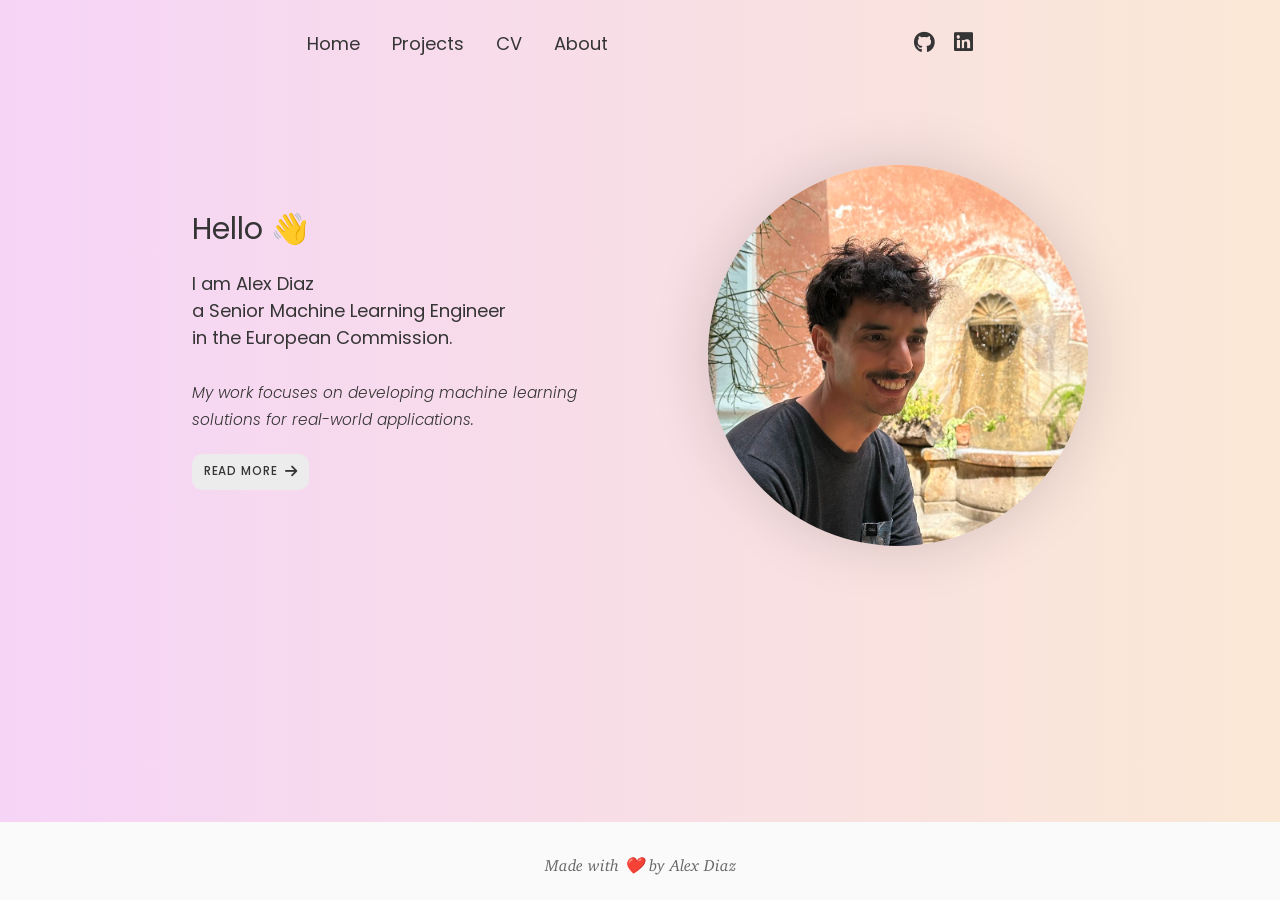
==== index.html @ d7ca27dc "First commit" ====
<!DOCTYPE html>
<html lang="en-GB">
<head>
    <meta charset="utf-8">
    <meta http-equiv="X-UA-Compatible" content="IE=edge">
    <meta name="viewport" content="width=device-width, initial-scale=1.0">

    <title>Home Page - Alex Diaz</title>
    <meta name="description"
          content="Alex Diaz personal site">
    <meta name="referrer" content="no-referrer-when-downgrade">
    <meta name="robots" content="all">
    <meta content="en_EN" property="og:locale">
    <meta content="Alex Diaz, Machine Learning Engineering" property="og:site_name">
    <meta content="website" property="og:type">
    <meta content="https://www.alexdiaz.io" property="og:url">
    <meta content="Alex Diaz, Machine Learning Engineering" property="og:title">
    <meta content="The portfolio of Machine Learning Engineer, Alex Diaz." property="og:description">
    <meta content="https://github.com/alejandrods" property="og:see_also">
    <link rel="stylesheet" type="text/css" media="all" href="assets/stylesheets/main_free.css"/>
    <link rel="stylesheet" type="text/css" media="all" href="assets/stylesheets/home.css"/>
    <link rel="preconnect" href="https://rsms.me/">
    <link rel="stylesheet" href="https://rsms.me/inter/inter.css">
    <link href="assets/fontawesome-free-6.6.0-web/css/all.min.css" rel="stylesheet">
    <link rel="apple-touch-icon" sizes="180x180" href="apple-touch-icon.png">
    <link rel="icon" type="image/png" sizes="32x32" href="favicon-32x32.png">
    <link rel="icon" type="image/png" sizes="16x16" href="favicon-16x16.png">
<!--    <link rel="manifest" href="/site.webmanifest">-->
    <meta name="msapplication-TileColor" content="#da532c">
    <meta name="theme-color" content="#ffffff">
    <!-- Load universal header and footer -->
    <script src="https://ajax.googleapis.com/ajax/libs/jquery/3.5.1/jquery.min.js"></script>
    <script>
        jQuery(document).ready(function ($) {
            $("#header").load("assets/views/header.html #home");
            $("#footer").load("assets/views/footer.html");
        });
    </script>
</head>
<body>
<!-- Define Menu -->
<div id="header"></div>

<!-- Title Page -->
<div class="container" id="first-content"
     style="background: linear-gradient(90deg, hsla(298, 68%, 90%, 1) 0%, hsla(30, 82%, 91%, 1) 100%);">
    <div class="home-container">
        <div class="home-intro">
            <h1 class="title">Hello 👋</h1>
            <p class="text">I am Alex Diaz<br> a Senior Machine Learning Engineer<br> in the European Commission.</p>

            <p><em>My work focuses on developing machine learning solutions for real-world applications.</em></p>
            <div><a href="about.html" class="button icon">Read More <i class="fa-solid fa-arrow-right"></i></a></div>
        </div>
        <div class="home-profile">
            <img src="assets/figures/profile.png" alt="Alex Diaz Profile">
        </div>
    </div>
</div>

<!-- Footer Page -->
<div id="footer"></div>
</body>
</html>
---- assets/stylesheets/main_free.css ----
@import url("https://fonts.googleapis.com/css2?family=Fira+Code:wght@400;500;600;700&display=swap");
@import url("https://fonts.googleapis.com/css2?family=Poppins:ital,wght@0,100;0,200;0,300;0,400;0,500;0,600;0,700;0,800;0,900;1,100;1,200;1,300;1,400;1,500;1,600;1,700;1,800;1,900&display=swap");
@font-face {
  font-family: "Charter";
  font-style: normal;
  font-weight: normal;
  src: url("../fonts/Charter/charter_regular.woff2") format("woff2");
}
@font-face {
  font-family: "Charter";
  font-style: italic;
  font-weight: normal;
  src: url("../fonts/Charter/charter_italic.woff2") format("woff2");
}
@font-face {
  font-family: "Charter";
  font-style: normal;
  font-weight: bold;
  src: url("../fonts/Charter/charter_bold.woff2") format("woff2");
}
@font-face {
  font-family: "Charter";
  font-style: italic;
  font-weight: bold;
  src: url("../fonts/Charter/charter_bold_italic.woff2") format("woff2");
}
a, abbr, acronym, address, applet, article, aside, audio, b, big, blockquote, body, canvas, caption, center, cite, code, dd, del, details, dfn, div, dl, dt, em, fieldset, figcaption, figure, footer, form, h1, h2, h3, h4, h5, h6, header, hgroup, html, i, iframe, img, ins, kbd, label, legend, li, mark, menu, nav, object, ol, p, pre, q, s, samp, section, small, span, strike, strong, sub, summary, sup, table, tbody, td, tfoot, th, thead, time, tr, tt, u, ul, var, video {
  margin: 0;
  padding: 0;
  border: 0;
  outline: 0;
  font: inherit;
  vertical-align: baseline;
}

article, aside, details, figcaption, figure, footer, header, hgroup, menu, nav, section {
  display: block;
}

body {
  background-color: white;
  display: flex;
  flex-direction: column;
  min-height: 100vh;
}

h1, h2, h3, h4, h5, h6, p, a, code, pre, ol, ul, li {
  color: #353535;
  line-height: 1.6;
  font-weight: 300;
  font-size: 18px;
  font-family: "Poppins", serif;
}

a {
  text-underline-offset: 1px;
  color: inherit;
  font-family: inherit;
  font-size: inherit;
  font-weight: inherit;
}
a:hover {
  color: inherit;
}

b {
  font-weight: 600;
}

em {
  font-style: italic;
}

sub {
  font-weight: inherit;
  font-size: 0.65em;
  position: relative;
  top: 0.3em;
}

sup {
  font-weight: inherit;
  font-size: 0.65em;
  position: relative;
  top: -0.5em;
}

hr {
  border: 0;
  height: 0;
  border-top: 1px solid rgb(0, 0, 0);
  border-bottom: 1px solid rgba(255, 255, 255, 0.1);
}
hr.hard {
  border-top: 1px solid rgba(0, 0, 0, 0.5);
}
hr.soft {
  border-top: 1px solid rgba(0, 0, 0, 0.1);
}

img {
  width: 100%;
  margin: 0 auto;
  display: block;
}

video {
  width: 100%;
  margin: 0 auto;
  display: block;
}

svg {
  width: 100%;
}

.container {
  padding-right: calc(6vw - (100vw - 100%));
  padding-left: 6vw;
  flex: 1;
}

::-moz-selection {
  color: white;
  background: #353535;
}

::selection {
  color: white;
  background: #353535;
}

@media screen and (max-width: 769px) {
  a, p, td, th, tr, code, pre, ol, ul, li, div {
    font-size: 15px;
  }
  h1 {
    font-size: 24px;
    line-height: 1.2;
    padding: 1.5vh 0;
    font-weight: 700;
  }
  h1.title {
    font-weight: 500;
    font-size: 26px;
  }
  h2 {
    line-height: 1.2;
    padding: 1.5vh 0;
    font-weight: 700;
    font-size: 18px;
  }
  h3 {
    font-weight: 700;
    line-height: 1.2;
    padding: 1.5vh 0;
    font-size: 17px;
  }
}
@media screen and (min-width: 769px) {
  .container {
    padding-right: calc(8.5vw - (100vw - 100%));
    padding-left: 8.5vw;
  }
  a, p, td, th, tr, code, pre, ol, ul, li, div {
    font-size: 16px;
  }
  h1 {
    font-size: 24px;
    line-height: 1.2;
    padding: 2vh 0;
    font-weight: 700;
  }
  h1.title {
    padding: 0 0 1vh;
    font-weight: 500;
    font-size: 26px;
  }
  h2 {
    line-height: 1.2;
    padding: 2vh 0;
    font-weight: 700;
    font-size: 18px;
  }
  h3 {
    font-weight: 700;
    line-height: 1.2;
    padding: 2vh 0;
    font-size: 17px;
  }
}
@media screen and (min-width: 992px) {
  .container {
    padding-right: calc(12vw - (100vw - 100%));
    padding-left: 12vw;
  }
  a, p, td, th, tr, code, pre, ol, ul, li, div {
    font-size: 16px;
  }
  h1 {
    font-size: 24px;
    line-height: 1.2;
    padding: 1vh 0;
    font-weight: 700;
  }
  h1.title {
    padding: 0 0 1vh;
    font-weight: 500;
    font-size: 26px;
  }
  h2 {
    line-height: 1.2;
    padding: 1vh 0;
    font-weight: 700;
    font-size: 18px;
  }
  h3 {
    font-weight: 700;
    line-height: 1.2;
    padding: 1vh 0;
    font-size: 17px;
  }
}
@media screen and (min-width: 1200px) {
  .container {
    padding-right: calc(15vw - (100vw - 100%));
    padding-left: 15vw;
  }
  a, p, td, th, tr, code, pre, ol, ul, li, div {
    font-size: 17px;
  }
  h1 {
    font-size: 30px;
    line-height: 1.2;
    padding: 1vh 0;
    font-weight: 700;
  }
  h1.title {
    padding: 0 0 1vh;
    font-weight: 500;
    font-size: 30px;
  }
  h2 {
    line-height: 1.2;
    padding: 1vh 0;
    font-weight: 700;
    font-size: 24px;
  }
  h3 {
    font-weight: 700;
    line-height: 1.2;
    padding: 1vh 0;
    font-size: 18px;
  }
}
@media screen and (min-width: 1600px) {
  .container {
    padding-right: calc(18vw - (100vw - 100%));
    padding-left: 18vw;
  }
  a, p, td, th, tr, code, pre, ol, ul, li, div {
    font-size: 18px;
  }
  h1 {
    font-size: 30px;
    line-height: 1.2;
    padding: 1.75vh 0;
    font-weight: 700;
  }
  h1.title {
    padding: 0 0 1vh;
    font-weight: 500;
    font-size: 36px;
  }
  h2 {
    line-height: 1.2;
    padding: 1.5vh 0;
    font-weight: 700;
    font-size: 24px;
  }
  h3 {
    font-weight: 700;
    line-height: 1.2;
    padding: 1.5vh 0;
    font-size: 18px;
  }
}
@media screen and (min-width: 2000px) {
  .container {
    padding-right: calc(22vw - (100vw - 100%));
    padding-left: 22vw;
  }
  a, p, td, th, tr, code, pre, ol, ul, li, div {
    font-size: 18px;
  }
  h1 {
    font-size: 30px;
    line-height: 1.2;
    padding: 1.75vh 0;
    font-weight: 700;
  }
  h1.title {
    padding: 0 0 1vh;
    font-weight: 500;
    font-size: 36px;
  }
  h2 {
    line-height: 1.2;
    padding: 1.5vh 0;
    font-weight: 700;
    font-size: 24px;
  }
  h3 {
    font-weight: 700;
    line-height: 1.2;
    padding: 1.5vh 0;
    font-size: 18px;
  }
}
@media screen and (min-width: 2400px) {
  .container {
    padding-right: calc(24vw - (100vw - 100%));
    padding-left: 24vw;
  }
  a, p, td, th, tr, code, pre, ol, ul, li, div {
    font-size: 20px;
  }
  h1 {
    font-size: 30px;
    line-height: 1.2;
    padding: 1.75vh 0;
    font-weight: 700;
  }
  h1.title {
    padding: 0 0 1vh;
    font-weight: 500;
    font-size: 36px;
  }
  h2 {
    line-height: 1.2;
    padding: 1.5vh 0;
    font-weight: 700;
    font-size: 24px;
  }
  h3 {
    font-weight: 700;
    line-height: 1.2;
    padding: 1.5vh 0;
    font-size: 20px;
  }
}
@media screen and (min-width: 3200px) {
  .container {
    padding-right: calc(32vw - (100vw - 100%));
    padding-left: 28vw;
  }
}
footer {
  padding: 3vh 0px;
  background-color: #fafafa;
}
footer span {
  padding: 0 1px;
  font-size: 0.85em;
}
footer p {
  font-style: italic;
}

@media screen and (min-width: 992px) {
  footer {
    padding: 3vh 0px;
    background-color: #fafafa;
  }
}
@media screen and (min-width: 1200px) {
  footer {
    padding: 4vh 0px;
    background-color: #fafafa;
  }
}
@media screen and (min-width: 1600px) {
  footer {
    padding: 5vh 0px;
  }
}
/* ======================== Blog ===================== */
div.container.blog#first-content {
  padding-top: 2vh;
  background-color: #f6f6f6;
}
div.container.blog#first-content div.blog-title {
  display: grid;
  grid-template-columns: 1fr;
  grid-row: 50vh;
}
div.container.blog#first-content div.blog-title.white * {
  color: white;
}
div.container.blog#first-content div.blog-title.white *::-moz-selection {
  color: #353535 !important;
  background: white !important;
}
div.container.blog#first-content div.blog-title.white *::selection {
  color: #353535 !important;
  background: white !important;
}
div.container.blog#first-content div.blog-title.white * .link * {
  color: #f4f3ef !important;
}
div.container.blog#first-content div.blog-title.white * .info p {
  color: #f4f3ef !important;
}
div.container.blog#first-content div.blog-title .blog-intro {
  display: flex;
  flex-direction: column;
  justify-content: space-between;
  padding: 2vh 0;
}
div.container.blog#first-content div.blog-title .blog-intro p.author {
  padding: 4px 0;
  font-weight: 500;
  font-style: italic;
  line-height: 1.2;
}
div.container.blog#first-content div.blog-title .blog-intro p.abstract {
  font-family: "Poppins";
  font-weight: 400;
  padding: 1vh 0;
}
div.container.blog#first-content div.blog-title .blog-intro .info p {
  padding: 10px 0 0 0;
  letter-spacing: 1px;
  text-transform: uppercase;
  color: #353535;
  font-weight: 600;
  font-size: 0.95em;
}
div.container.blog#first-content div.blog-title .blog-cover {
  position: relative;
  display: flex;
  align-items: center;
  justify-content: flex-end;
  padding: 2vh 0;
}
div.container.blog#first-content div.blog-title .blog-cover img.foreground {
  position: relative;
  z-index: 2;
  padding: 0 !important;
}
div.container.blog#first-content div.blog-title .blog-cover img.background {
  position: absolute;
  z-index: 1;
  filter: blur(24px);
  padding: 0 !important;
}

div.container.blog p.text {
  padding: 1.5vh 0;
  font-family: "Charter", sans-serif;
}
div.container.blog p.text:last-child {
  padding-bottom: 0;
}
div.container.blog ul, div.container.blog ol {
  font-family: inherit;
  font-style: inherit;
  font-weight: inherit;
  padding: 0;
}
div.container.blog ul li p.text, div.container.blog ol li p.text {
  padding: 0vh 0 1.5vh 0 !important;
}
div.container.blog p.caption {
  padding: 1vh 0;
  font-weight: 500;
  line-height: 1.2;
  font-size: 90%;
}
div.container.blog p.caption b {
  font-weight: 700 !important;
}
div.container.blog p.caption a {
  font-size: inherit;
  color: inherit;
}
div.container.blog p.caption.inline {
  padding: 1.5vh 0 !important;
  font-style: italic;
}
div.container.blog p.caption.inline.center {
  text-align: center;
}
div.container.blog p.caption.comment {
  padding: 0 2vw 1vh;
}
div.container.blog p.caption.selection {
  line-height: 1;
}
div.container.blog img {
  padding-bottom: 1vh;
}
div.container.blog.first {
  margin-top: 1.5vh;
}
div.container.blog.main {
  padding: 0.5vh 6vw;
}
div.container.blog.main.comment .content-comment {
  display: none;
}
div.container.blog.main.inline {
  padding-top: 0;
  padding-bottom: 1vh;
}
div.container.blog.large {
  padding: 0.5vh 6vw;
}
div.container.blog.large.inline {
  padding-top: 0;
  padding-bottom: 1vh;
}
div.container.blog.extra-large {
  padding: 0.5vh 6vw;
}
div.container.blog.extra-large.inline {
  padding-top: 0;
  padding-bottom: 1vh;
}
div.container.blog.extra-extra-large {
  padding: 0.5vh 6vw;
}
div.container.blog.extra-extra-large.inline {
  padding-top: 0;
  padding-bottom: 1vh;
}
div.container.blog.max {
  padding: 0.5vh 0vw;
}
div.container.blog.max.inline {
  padding-top: 0;
  padding-bottom: 1vh;
}
div.container.blog.gray {
  background-color: #f6f6f6;
}
div.container.blog.gray p.caption {
  padding-bottom: 0;
}
div.container.blog.gray-linear {
  background: linear-gradient(to bottom, #f6f6f6 0%, white 10%, white 90%, #f6f6f6 100%);
}
div.container.blog.gray-linear p.caption {
  padding-bottom: 0;
}

@media screen and (min-width: 769px) {
  div.container.blog#first-content {
    padding-top: 3vh;
  }
  div.container.blog#first-content div.blog-title {
    grid-template-columns: 1fr 1fr;
    -moz-column-gap: 2vw;
         column-gap: 2vw;
  }
  div.container.blog#first-content div.blog-title .blog-cover {
    margin: 0 0 0 auto;
    width: 90%;
    padding: 3vh 0;
  }
  div.container.blog#first-content div.blog-title .blog-intro {
    display: flex;
    flex-direction: column;
    justify-content: space-between;
    padding: 3vh 0;
  }
  div.container.blog#first-content div.blog-title.no-cover {
    grid-template-columns: 1fr;
  }
  div.container.blog#first-content div.blog-title.no-cover .blog-intro {
    padding: 6vh 6vw;
  }
  div.container.blog#first-content div.blog-title.no-cover h1 {
    padding: 0 2%;
    text-align: center;
  }
  div.container.blog#first-content div.blog-title.no-cover p.author {
    padding: 10px 2%;
    text-align: center;
  }
  div.container.blog#first-content div.blog-title.no-cover .info {
    display: flex;
    justify-content: space-around;
  }
  div.container.blog.first {
    margin-top: 2vh;
  }
  div.container.blog.main {
    padding: 1vh 15vw;
  }
  div.container.blog.main.comment {
    padding-left: 15vw;
    padding-right: 0vw;
    display: grid;
    grid-template-columns: 70vw 13vw;
  }
  div.container.blog.main.comment .content-comment {
    display: none;
  }
  div.container.blog.large {
    padding: 1vh 10vw;
  }
  div.container.blog.extra-large {
    padding: 1vh 8vw;
  }
  div.container.blog.extra-extra-large {
    padding: 1vh 8vw;
  }
}
@media screen and (min-width: 992px) {
  div.container.blog#first-content {
    padding-top: 4vh;
  }
  div.container.blog#first-content div.blog-title {
    grid-template-columns: 1fr 1fr;
    grid-row: 75vh;
    -moz-column-gap: 3vw;
         column-gap: 3vw;
  }
  div.container.blog#first-content div.blog-title .blog-intro {
    display: flex;
    flex-direction: column;
    justify-content: space-between;
    padding: 3vh 0;
  }
  div.container.blog#first-content div.blog-title.no-cover {
    grid-template-columns: 1fr;
  }
  div.container.blog#first-content div.blog-title.no-cover .blog-intro {
    padding: 6vh 7.5vw;
  }
  div.container.blog#first-content div.blog-title .blog-cover {
    padding: 3vh 0;
  }
  div.container.blog.first {
    margin-top: 3vh;
  }
  div.container.blog.main {
    padding: 1.5vh 20vw;
  }
  div.container.blog.main.comment {
    padding-left: 20vw;
    padding-right: 0vw;
    display: grid;
    grid-template-columns: 60vw 18vw;
  }
  div.container.blog.main.comment .content-comment {
    display: none;
  }
  div.container.blog.large {
    padding: 1.5vh 15vw;
  }
  div.container.blog.extra-large {
    padding: 1.5vh 8.5vw;
  }
  div.container.blog.extra-extra-large {
    padding: 1.5vh 8.5vw;
  }
}
@media screen and (min-width: 1200px) {
  div.container.blog#first-content {
    padding-top: 6vh;
  }
  div.container.blog#first-content div.blog-title {
    grid-template-columns: 1fr 1fr;
    grid-row: 75vh;
    -moz-column-gap: 4vw;
         column-gap: 4vw;
  }
  div.container.blog#first-content div.blog-title .blog-intro {
    padding: 5vh 0;
  }
  div.container.blog#first-content div.blog-title .blog-intro p {
    padding: 1.5vh 0;
  }
  div.container.blog#first-content div.blog-title.no-cover {
    grid-template-columns: 1fr;
  }
  div.container.blog#first-content div.blog-title.no-cover .blog-intro {
    padding: 6vh 9vw;
  }
  div.container.blog#first-content div.blog-title .blog-cover {
    padding: 5vh 0;
  }
  div.container.blog.first {
    margin-top: 4vh;
  }
  div.container.blog.main {
    padding: 2vh 24vw;
  }
  div.container.blog.main.comment {
    padding-left: 24vw;
    padding-right: 0vw;
    display: grid;
    grid-template-columns: 60vw 18vw;
  }
  div.container.blog.main.comment .content-comment {
    display: block;
  }
  div.container.blog.large {
    padding: 2vh 16vw;
  }
  div.container.blog.extra-large {
    padding: 2vh 12vw;
  }
  div.container.blog.extra-extra-large {
    padding: 2vh 12vw;
  }
}
@media screen and (min-width: 1600px) {
  div.container.blog#first-content div.blog-title {
    grid-template-columns: 1fr 1fr;
    grid-row: 75vh;
    -moz-column-gap: 4vw;
         column-gap: 4vw;
  }
  div.container.blog#first-content div.blog-title .blog-intro {
    padding: 5vh 0;
  }
  div.container.blog#first-content div.blog-title .blog-intro p {
    padding: 1.5vh 0;
  }
  div.container.blog#first-content div.blog-title.no-cover {
    grid-template-columns: 1fr;
  }
  div.container.blog#first-content div.blog-title.no-cover .blog-intro {
    padding: 6vh 9vw;
  }
  div.container.blog#first-content div.blog-title .blog-cover {
    padding: 5vh 0;
  }
  div.container.blog.first {
    margin-top: 5vh;
  }
  div.container.blog.main {
    padding: 2vh 27vw;
  }
  div.container.blog.main.comment {
    padding-left: 27vw;
    padding-right: 0vw;
    display: grid;
    grid-template-columns: 50vw 23vw;
  }
  div.container.blog.large {
    padding: 2vh 22vw;
  }
  div.container.blog.extra-large {
    padding: 2vh 18vw;
  }
  div.container.blog.extra-extra-large {
    padding: 2vh 14vw;
  }
}
@media screen and (min-width: 2000px) {
  div.container.blog#first-content div.blog-title {
    grid-template-columns: 1fr 1fr;
    grid-row: 65vh;
    -moz-column-gap: 5vw;
         column-gap: 5vw;
  }
  div.container.blog#first-content div.blog-title .blog-intro {
    padding: 5vh 0;
  }
  div.container.blog#first-content div.blog-title .blog-intro p {
    padding: 1.5vh 0;
  }
  div.container.blog#first-content div.blog-title.no-cover {
    grid-template-columns: 1fr;
  }
  div.container.blog#first-content div.blog-title.no-cover .blog-intro {
    padding: 6vh 8vw;
  }
  div.container.blog#first-content div.blog-title .blog-cover {
    padding: 5vh 0;
  }
  div.container.blog.first {
    margin-top: 5vh;
  }
  div.container.blog.main {
    padding: 2vh 30vw;
  }
  div.container.blog.main.comment {
    padding-left: 30vw;
    padding-right: 0vw;
    display: grid;
    grid-template-columns: 50vw 23vw;
  }
  div.container.blog.large {
    padding: 2vh 26vw;
  }
  div.container.blog.extra-large {
    padding: 2vh 22vw;
  }
  div.container.blog.extra-extra-large {
    padding: 2vh 16vw;
  }
}
@media screen and (min-width: 2400px) {
  div.container.blog#first-content div.blog-title {
    grid-template-columns: 1fr 1fr;
    grid-row: 65vh;
    -moz-column-gap: 6vw;
         column-gap: 6vw;
  }
  div.container.blog#first-content div.blog-title .blog-intro {
    padding: 5vh 0;
  }
  div.container.blog#first-content div.blog-title .blog-intro p {
    padding: 1.5vh 0;
  }
  div.container.blog#first-content div.blog-title.no-cover {
    grid-template-columns: 1fr;
  }
  div.container.blog#first-content div.blog-title.no-cover .blog-intro {
    padding: 6vh 8vw;
  }
  div.container.blog#first-content div.blog-title .blog-cover {
    padding: 5vh 0;
  }
  div.container.blog.first {
    margin-top: 5vh;
  }
  div.container.blog.main {
    padding: 2vh 32vw;
  }
  div.container.blog.main.comment {
    padding-left: 32vw;
    padding-right: 0vw;
    display: grid;
    grid-template-columns: 50vw 23vw;
  }
  div.container.blog.large {
    padding: 2vh 28vw;
  }
  div.container.blog.extra-large {
    padding: 2vh 24vw;
  }
  div.container.blog.extra-extra-large {
    padding: 2vh 18vw;
  }
}
@media screen and (min-width: 3200px) {
  div.container.blog#first-content div.blog-title {
    grid-template-columns: 1fr 1fr;
    grid-row: 75vh;
    -moz-column-gap: 7vw;
         column-gap: 7vw;
  }
  div.container.blog#first-content div.blog-title .blog-intro {
    padding: 5vh 0;
  }
  div.container.blog#first-content div.blog-title .blog-intro p {
    padding: 1.5vh 0;
  }
  div.container.blog#first-content div.blog-title.no-cover {
    grid-template-columns: 1fr;
  }
  div.container.blog#first-content div.blog-title.no-cover .blog-intro {
    padding: 6vh 10vw;
  }
  div.container.blog#first-content div.blog-title .blog-cover {
    padding: 5vh 0;
  }
  div.container.blog.first {
    margin-top: 5vh;
  }
  div.container.blog.main {
    padding: 2vh 38vw;
  }
  div.container.blog.main.comment {
    padding-left: 38vw;
    padding-right: 0vw;
    display: grid;
    grid-template-columns: 50vw 23vw;
  }
  div.container.blog.large {
    padding: 2vh 32vw;
  }
  div.container.blog.extra-large {
    padding: 2vh 28vw;
  }
  div.container.blog.extra-extra-large {
    padding: 2vh 22vw;
  }
}
/* ======================== Button ===================== */
input[type=submit], input[type=reset], input[type=button],
button, .button {
  background-color: #ececec;
  border-radius: 10px;
  padding: 0.75em 1em;
  margin-bottom: 10px;
  color: #353535;
  cursor: pointer;
  display: inline-flex;
  align-items: center;
  justify-content: center;
  font-size: 0.7em;
  font-weight: 700;
  font-family: "Poppins", sans-serif;
  letter-spacing: 0.075em;
  text-decoration: none;
  text-transform: uppercase;
  -webkit-user-select: none;
     -moz-user-select: none;
          user-select: none;
}
input[type=submit]:hover, input[type=reset]:hover, input[type=button]:hover,
button:hover, .button:hover {
  background-color: #ececec;
  opacity: 0.8;
  color: #353535;
}
input[type=submit]:active, input[type=reset]:active, input[type=button]:active,
button:active, .button:active {
  opacity: 0.5;
  background-color: #ececec;
  color: #353535;
}
input[type=submit].icon i, input[type=reset].icon i, input[type=button].icon i,
button.icon i, .button.icon i {
  font-size: 1.2em;
  padding-left: 0.5em;
  padding-bottom: 1px;
}
input[type=submit].project, input[type=reset].project, input[type=button].project,
button.project, .button.project {
  text-transform: none;
  letter-spacing: 0;
  font-weight: 600;
  height: 0.75em;
  padding: 0.6em;
  font-size: 1em;
  color: #353535;
}
input[type=submit].project.white, input[type=reset].project.white, input[type=button].project.white,
button.project.white, .button.project.white {
  color: #f4f3ef;
}

@media screen and (max-width: 992px) {
  input[type=submit], input[type=reset], input[type=button],
  button, .button {
    font-size: 0.6em;
  }
  input[type=submit].icon i, input[type=reset].icon i, input[type=button].icon i,
  button.icon i, .button.icon i {
    font-size: 1.2em;
  }
}
/* ======================== Slide Menu ===================== */
.slide-menu {
  display: table;
  margin: 0 auto;
  padding-bottom: 2vh;
}
.slide-menu .dots {
  margin-bottom: -10px;
  -webkit-user-select: none;
     -moz-user-select: none;
          user-select: none;
}
.slide-menu .dots .dot {
  position: relative;
  -webkit-appearance: none;
     -moz-appearance: none;
          appearance: none;
  display: inline-block;
  background-color: #c6c6c6;
  cursor: pointer;
  width: 10px;
  height: 10px;
  border-radius: 50%;
  margin: 15px;
  transition: all 0.2s ease-in-out;
}
.slide-menu .dots .dot:after {
  content: "";
  position: absolute;
  left: -15px;
  top: -15px;
  width: 40px;
  height: 40px;
  border-radius: 50%;
}
.slide-menu .dots .dot:hover {
  transform: scale(1.4);
}
.slide-menu .dots .dot.active {
  background-color: #E2a3a3;
  transform: scale(1.4);
}

/* ======================== Table ===================== */
.table-wrapper {
  overflow: scroll;
  scrollbar-width: none; /* Firefox */
  -ms-overflow-style: none; /* Internet Explorer 10+ */
  padding-bottom: 1vh;
}

.table-wrapper::-webkit-scrollbar { /* WebKit */
  width: 0;
  height: 0;
}

table {
  margin: 0.5vh 0;
  width: 100%;
  font-family: "Poppins", sans-serif;
}
table a {
  font-size: inherit;
}
table th, table td {
  font-size: 85%;
}
table th b, table td b {
  font-weight: 900;
}
table thead {
  font-weight: 700;
}
table tbody tr {
  border: solid 1px #404041;
  border-left: 0;
  border-right: 0;
}
table tbody tr:nth-child(2n+1) {
  background-color: #ececec;
}
table tbody tr:first-child {
  border-top: solid 2px white;
}
table tbody tr:last-child {
  border-bottom: solid 2px white;
}
table tbody tr td.gray {
  background-color: #ececec !important;
}
table tbody tr td.nogray {
  background-color: #f6f6f6 !important;
}
table tbody.center td {
  text-align: center;
}
table thead.center th {
  text-align: center;
}
table td {
  color: #353535;
  padding: 0.5em 0.5em;
}
table th {
  color: #666667;
  padding: 0 0.5em 0.25em 0.5em;
  text-align: left;
}
table tfoot {
  border-top: solid 2px white;
}
table.alt {
  border-collapse: separate;
}
table.alt tbody tr td {
  border: solid 1px white;
  border-left-width: 0;
  border-top-width: 0;
}
table.alt tbody tr td:first-child {
  border-left-width: 1px;
}
table.alt tbody tr:first-child td {
  border-top-width: 1px;
}
table.alt thead {
  border-bottom: 0;
}
table.alt tfoot {
  border-top: 0;
}

/* ======================== Code ===================== */
code {
  background-color: rgba(230, 235, 237, 0.25);
  border-radius: 10px;
  border: solid 1px #c6c6c6;
  font-family: "Fira Code", monospace;
  margin: 0 0.25em;
  padding: 0.25em 0.65em;
  color: #666667;
  font-size: 75% !important;
}

pre {
  font-family: "Fira Code", monospace;
}

pre code {
  background-color: #fafafa !important;
  display: block;
  padding: 1.5vh 1.5vw !important;
  overflow-x: auto;
}

/* ======================== Selection ===================== */
select {
  border-color: transparent;
  border-radius: 5px;
  padding: 5px 3px;
  background-color: #ececec;
  display: inline;
  line-height: inherit;
  font-size: inherit;
  font-style: inherit;
  font-weight: inherit;
  font-family: inherit;
  color: inherit;
  border: 0;
  outline: none;
  margin: inherit;
  height: 30px;
  text-underline-offset: 1px;
  width: inherit;
}
select option {
  white-space: nowrap;
  overflow: hidden;
}
select:hover {
  cursor: pointer;
}
select:after {
  content: "";
  position: absolute;
  right: 10px;
  top: 3px;
  width: 0;
  height: 0;
  border-left: 10px solid transparent;
  border-right: 10px solid transparent;
  border-top: 10px solid #333;
}

/* ======================== Slider Display ===================== */
.slider-container {
  box-shadow: none;
  outline: none;
  --divider-width: 1px;
  --divider-color: #000;
  --default-handle-width: clamp(10px, 5vw, 40px);
  --default-handle-color: #000;
}
.slider-container.white {
  --divider-color: #fff;
  --default-handle-color: #fff;
}
.slider-container img {
  padding: 0 !important;
}

.before, .after {
  margin: 0;
}

.before figcaption {
  left: 8px;
}

.after figcaption {
  right: 8px;
}

.before figcaption,
.after figcaption {
  font-size: 90%;
  font-family: "Poppins";
  background: transparent;
  color: #353535;
  padding: 8px;
  position: absolute;
  top: 99%;
  transform: translateY(-100%);
  line-height: 100%;
}
.before figcaption.white,
.after figcaption.white {
  color: #f4f3ef;
}

/* ======================== Video Control ===================== */
.video-control {
  display: flex;
  justify-content: center;
  padding: 5px 0;
  gap: 10px;
}

.video-speed {
  opacity: 0;
}
.video-speed.fade-in-out {
  animation: fadeInOut 1.4s linear forwards;
}

.video-caption {
  padding-top: 20px;
  display: flex;
  justify-content: space-between;
}

@keyframes fadeInOut {
  0% {
    opacity: 0;
  }
  50% {
    opacity: 1;
  }
  100% {
    opacity: 0;
  }
}
/* ======================== Slide Show Control ===================== */
.slideshow .navigation {
  display: flex;
  justify-content: center;
  padding: 20px 0;
  gap: 10px;
}

.slideshow .slider {
  position: relative;
  width: 100%;
  height: 440px;
  padding-bottom: 20px;
  overflow: hidden;
}
.slideshow .slider:hover {
  cursor: pointer;
}
.slideshow .slider .slider-item {
  width: 400px;
  height: auto;
  position: absolute;
  top: 0;
  left: 0;
  transition-timing-function: cubic-bezier(0.4, 0, 0.2, 1);
  overflow: hidden;
  padding-left: 40px;
}
.slideshow .slider .slider-item video {
  display: block;
  padding-bottom: 40px;
}

h1, h2, h3, h4, h5, h6, p, a, code, pre, ol, ul, li {
  line-height: 1.5;
}

@media screen and (max-width: 769px) {
  a, p, td, th, tr, code, pre, ol, ul, li, div {
    font-size: 15px;
  }
  h1 {
    font-size: 24px;
    line-height: 1.2;
    padding: 1.5vh 0;
    font-weight: 600;
  }
  h1.title {
    font-weight: 400;
    letter-spacing: 0px;
    font-size: 26px;
  }
  h2 {
    line-height: 1.2;
    padding: 1.5vh 0;
    font-weight: 600;
    font-size: 18px;
  }
  h3 {
    font-weight: 600;
    line-height: 1.2;
    padding: 1.5vh 0;
    font-size: 17px;
  }
}
@media screen and (min-width: 769px) {
  .container {
    padding-right: calc(8.5vw - (100vw - 100%));
    padding-left: 8.5vw;
  }
  a, p, td, th, tr, code, pre, ol, ul, li, div {
    font-size: 16px;
  }
  h1 {
    font-size: 24px;
    line-height: 1.2;
    padding: 2vh 0;
    font-weight: 600;
  }
  h1.title {
    padding: 0 0 1vh;
    font-weight: 400;
    letter-spacing: 0px;
    font-size: 26px;
  }
  h2 {
    line-height: 1.2;
    padding: 2vh 0;
    font-weight: 600;
    font-size: 18px;
  }
  h3 {
    font-weight: 600;
    line-height: 1.2;
    padding: 2vh 0;
    font-size: 17px;
  }
}
@media screen and (min-width: 992px) {
  .container {
    padding-right: calc(12vw - (100vw - 100%));
    padding-left: 12vw;
  }
  a, p, td, th, tr, code, pre, ol, ul, li, div {
    font-size: 17px;
  }
  h1 {
    font-size: 24px;
    line-height: 1.2;
    padding: 1vh 0;
  }
  h1.title {
    padding: 0 0 1vh;
    font-size: 26px;
  }
  h2 {
    padding: 1vh 0;
    font-size: 18px;
  }
  h3 {
    padding: 1vh 0;
    font-size: 17px;
  }
}
@media screen and (min-width: 1200px) {
  .container {
    padding-right: calc(15vw - (100vw - 100%));
    padding-left: 15vw;
  }
  a, p, td, th, tr, code, pre, ol, ul, li, div {
    font-size: 18px;
  }
  h1 {
    font-size: 26px;
    line-height: 1.2;
    padding: 1vh 0;
  }
  h1.title {
    padding: 0 0 1vh;
    font-size: 30px;
  }
  h2 {
    padding: 1vh 0;
    font-size: 20px;
  }
  h3 {
    padding: 1vh 0;
    font-size: 18px;
  }
}
@media screen and (min-width: 1600px) {
  .container {
    padding-right: calc(18vw - (100vw - 100%));
    padding-left: 18vw;
  }
  a, p, td, th, tr, code, pre, ol, ul, li, div {
    font-size: 20px;
  }
  h1 {
    font-size: 30px;
    line-height: 1.2;
    padding: 1.75vh 0;
  }
  h1.title {
    padding: 0 0 1vh;
    font-size: 36px;
  }
  h2 {
    padding: 1.5vh 0;
    font-size: 22px;
  }
  h3 {
    padding: 1.5vh 0;
    font-size: 20px;
  }
}
@media screen and (min-width: 2000px) {
  .container {
    padding-right: calc(22vw - (100vw - 100%));
    padding-left: 22vw;
  }
  a, p, td, th, tr, code, pre, ol, ul, li, div {
    font-size: 20px;
  }
  h1 {
    font-size: 30px;
    line-height: 1.2;
    padding: 1.75vh 0;
  }
  h1.title {
    padding: 0 0 1vh;
    font-size: 36px;
  }
  h2 {
    padding: 1.5vh 0;
    font-size: 24px;
  }
  h3 {
    padding: 1.5vh 0;
    font-size: 18px;
  }
}
@media screen and (min-width: 2400px) {
  .container {
    padding-right: calc(24vw - (100vw - 100%));
    padding-left: 24vw;
  }
  a, p, td, th, tr, code, pre, ol, ul, li, div {
    font-size: 22px;
  }
  h1 {
    font-size: 30px;
    line-height: 1.2;
    padding: 1.75vh 0;
  }
  h1.title {
    padding: 0 0 1vh;
    font-size: 36px;
  }
  h2 {
    padding: 1.5vh 0;
    font-size: 24px;
  }
  h3 {
    padding: 1.5vh 0;
    font-size: 20px;
  }
}
@media screen and (min-width: 3200px) {
  .container {
    padding-right: calc(32vw - (100vw - 100%));
    padding-left: 28vw;
  }
}
footer p {
  font-family: "Charter";
}

/* ======================== Blog ===================== */
div.container.blog#first-content div.blog-title .blog-intro p.author {
  padding: 4px 0 10px;
  font-family: "Poppins";
  font-style: italic;
  font-weight: 400;
  line-height: 1.2;
  font-size: 85%;
}
div.container.blog#first-content div.blog-title .blog-intro p.abstract {
  font-family: "Poppins";
  font-weight: 400;
  padding: 1vh 0;
  font-size: 85%;
  line-height: 1.6;
}
div.container.blog#first-content div.blog-title .blog-intro .info p {
  text-transform: uppercase;
  color: #353535;
  font-weight: 500;
  font-size: 85%;
}

div.container.blog p.text {
  padding: 1.5vh 0;
  font-family: "Charter", sans-serif;
}
div.container.blog p.text:last-child {
  padding-bottom: 0;
}
div.container.blog ul li p.text, div.container.blog ol li p.text {
  padding: 0vh 0 1vh 0 !important;
}
div.container.blog p.caption {
  padding: 1vh 0;
  font-weight: 400;
  line-height: 1.2;
  letter-spacing: 0px;
  font-size: 70%;
}
div.container.blog p.caption b {
  font-weight: 600 !important;
}

/* ======================== Button ===================== */
input[type=submit], input[type=reset], input[type=button],
button, .button {
  font-size: 0.65em;
  font-weight: 500;
}

/* ======================== Table ===================== */
table th b, table td b {
  font-weight: 500;
}
table thead {
  font-weight: 500;
}

/* ======================== Selection ===================== */
select {
  padding: 2px 2px;
}

/* ======================== Slider Display ===================== */
.before figcaption,
.after figcaption {
  font-size: 70%;
}/*# sourceMappingURL=main_free.css.map */
---- assets/stylesheets/home.css ----
/* Home Page Custom Styles */

/* Inter Font Configuration */
:root {
    font-family: Inter, sans-serif;
    font-feature-settings: 'liga' 1, 'calt' 1;
}

@supports (font-variation-settings: normal) {
    :root {
        font-family: InterVariable, sans-serif;
    }
}

/* Navigation Styles */
#home, #about {
    position: absolute;
    top: 0;
    left: 0;
    right: 0;
    z-index: 1000;
    padding: 3vh calc(6vw - (100vw - 100%)) 2vh 6vw;
}

.home-nav {
    display: flex;
    justify-content: space-between;
    align-items: center;
    flex-wrap: wrap;
    gap: 2vh;
}

.home-nav-links {
    display: flex;
    gap: 2.5vw;
    list-style: none;
    margin: 0;
    padding: 0;
}

.home-nav-links li {
    margin: 0;
    padding: 0;
}

.home-nav-links a {
    color: #353535;
    text-decoration: none;
    font-size: 1em;
    font-weight: 400;
    transition: opacity 0.3s ease;
}

.home-nav-links a:hover {
    opacity: 0.6;
}

.home-nav-social {
    display: flex;
    gap: 1.5vw;
    list-style: none;
    margin: 0;
    padding: 0;
}

.home-nav-social li {
    margin: 0;
    padding: 0;
}

.home-nav-social a {
    color: #353535;
    font-size: 1.2em;
    transition: opacity 0.3s ease;
}

.home-nav-social a:hover {
    opacity: 0.6;
}

@media screen and (min-width: 769px) {
    #home, #about {
        padding: 3vh calc(15vw - (100vw - 100%)) 2vh 15vw;
    }
}

@media screen and (min-width: 992px) {
    #home, #about {
        padding: 3vh calc(20vw - (100vw - 100%)) 2vh 20vw;
    }
}

@media screen and (min-width: 1200px) {
    #home, #about {
        padding: 3vh calc(24vw - (100vw - 100%)) 2vh 24vw;
    }
}

/* Footer Styles */
footer {
    padding: 3vh 0;
    text-align: center;
}

footer p {
    font-size: 0.9em;
    color: #666666;
    margin: 0;
}

footer a {
    color: #353535;
    text-decoration: none;
    font-weight: 500;
}

footer a:hover {
    opacity: 0.6;
}

/* About Page Styles */
.page-title {
    padding: 10vh 0 5vh;
}

.page-title h1.title {
    padding: 0 0 3vh;
    text-align: left;
}

.about-container {
    display: grid;
    grid-template-columns: 1fr;
    gap: 2vh;
}

.about-intro {
    padding: 2vh 0 1vh;
}

.about-intro p {
    font-weight: 600;
    font-size: 0.9em;
    color: #666666;
    letter-spacing: 1px;
    text-transform: uppercase;
}

.about-content {
    padding: 0 0 2vh;
}

.about-content p {
    font-family: "Charter", serif;
    padding: 1.5vh 0;
    line-height: 1.8;
}

.about-content ul {
    font-family: "Charter", serif;
    padding: 1vh 0 1vh 2em;
    line-height: 1.8;
}

.about-content li {
    padding: 0.5vh 0;
}

.about-content a {
    color: #0066cc;
    text-decoration: none;
    font-weight: 500;
}

.about-content a:hover {
    text-decoration: underline;
}

@media screen and (min-width: 769px) {
    .about-container {
        grid-template-columns: 200px 1fr;
        gap: 4vw;
    }

    .about-intro {
        padding: 0;
        text-align: right;
    }

    .about-content {
        padding: 0;
    }
}

@media screen and (min-width: 992px) {
    .about-container {
        grid-template-columns: 250px 1fr;
        gap: 5vw;
    }
}

/* Home Container Styles */
.home-container {
    display: grid;
    grid-template-columns: 1fr;
    padding: 2vh 0;
}

.home-intro {
    display: flex;
    flex-direction: column;
    justify-content: center;
    padding: 2vh 0;
}

.home-intro h1.title {
    padding: 0 0 1vh;
}

.home-intro p {
    font-weight: 400;
    padding: 1vh 0;
}

.home-intro p em {
    font-weight: 300;
    font-style: italic;
    font-size: 85%;
}

.home-intro div {
    padding-top: 1vh;
}

.home-profile {
    display: flex;
    align-items: center;
    justify-content: center;
    padding: 2vh 0;
}

.home-profile img {
    width: 100%;
    max-width: 400px;
    height: auto;
    border-radius: 50%;
    aspect-ratio: 1 / 1;
    object-fit: cover;
    box-shadow: 0 0 60px rgba(0, 0, 0, 0.15);
}

@media screen and (min-width: 769px) {
    .home-container {
        grid-template-columns: 1fr 1fr;
        column-gap: 2vw;
        min-height: 50vh;
    }

    .home-intro {
        padding: 3vh 0;
    }

    .home-profile {
        margin: 0 0 0 auto;
        width: 90%;
        padding: 3vh 0;
        justify-content: flex-end;
    }
}

@media screen and (min-width: 992px) {
    .home-container {
        grid-template-columns: 1fr 1fr;
        column-gap: 3vw;
        min-height: 75vh;
    }

    .home-intro {
        padding: 3vh 0;
    }

    .home-profile {
        padding: 3vh 0;
    }
}

@media screen and (min-width: 1200px) {
    .home-container {
        grid-template-columns: 1fr 1fr;
        column-gap: 4vw;
        min-height: 75vh;
    }

    .home-intro {
        padding: 5vh 0;
    }

    .home-intro p {
        padding: 1.5vh 0;
    }

    .home-profile {
        padding: 5vh 0;
    }
}
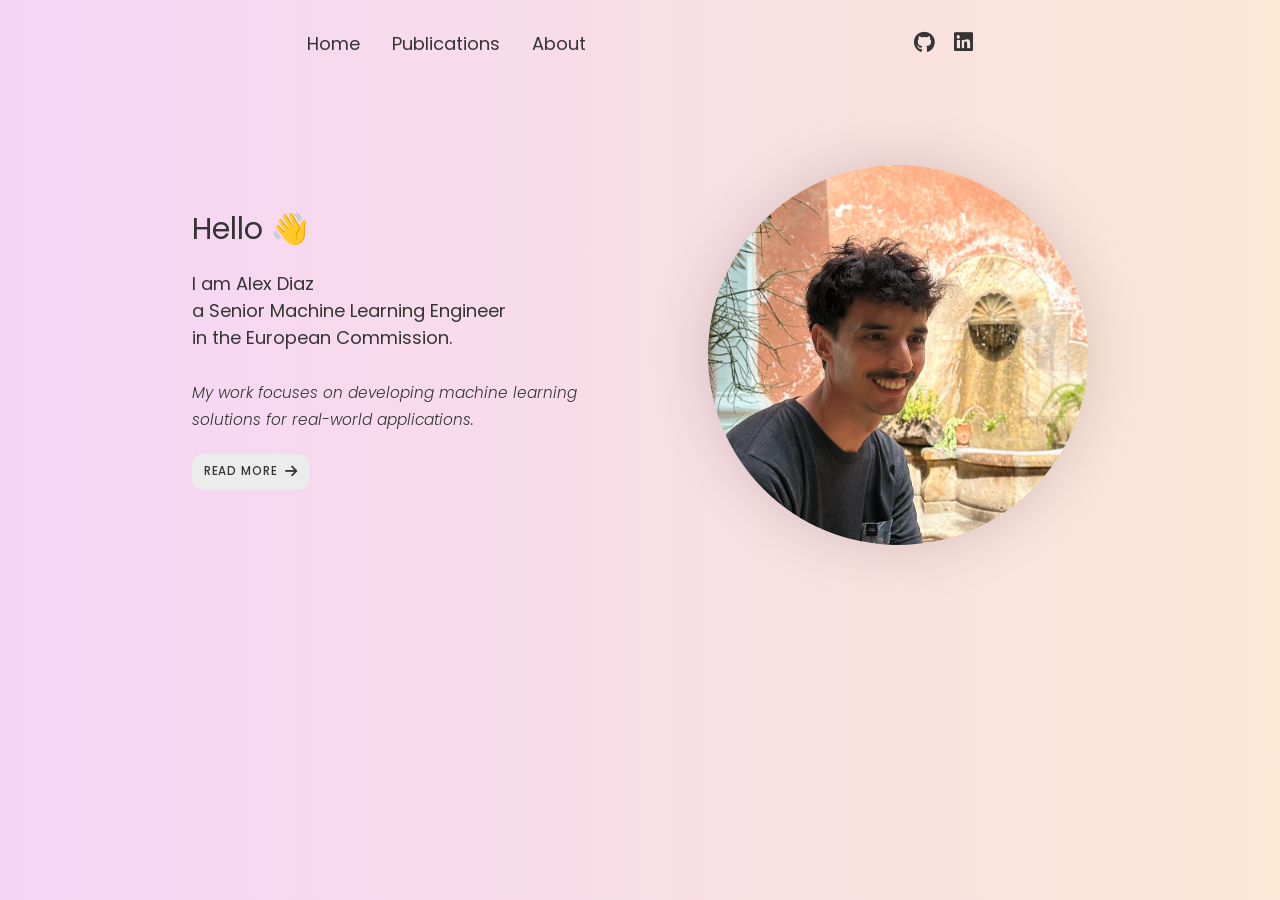
==== commit 839ebb15: "feat: add publications page, pointer tilt on profile, drop footer - New publications.html listing th" ====
--- a/index.html
+++ b/index.html
@@ -25,7 +25,6 @@
     <link rel="apple-touch-icon" sizes="180x180" href="apple-touch-icon.png">
     <link rel="icon" type="image/png" sizes="32x32" href="favicon-32x32.png">
     <link rel="icon" type="image/png" sizes="16x16" href="favicon-16x16.png">
-<!--    <link rel="manifest" href="/site.webmanifest">-->
     <meta name="msapplication-TileColor" content="#da532c">
     <meta name="theme-color" content="#ffffff">
     <!-- Load universal header and footer -->
@@ -36,6 +35,7 @@
             $("#footer").load("assets/views/footer.html");
         });
     </script>
+    <script src="assets/scripts/tilt.js" defer></script>
 </head>
 <body>
 <!-- Define Menu -->
@@ -53,7 +53,11 @@
             <div><a href="about.html" class="button icon">Read More <i class="fa-solid fa-arrow-right"></i></a></div>
         </div>
         <div class="home-profile">
-            <img src="assets/figures/profile.png" alt="Alex Diaz Profile">
+            <div class="tilt">
+                <div class="tilt-inner">
+                    <img src="assets/figures/profile.png" alt="Alex Diaz Profile">
+                </div>
+            </div>
         </div>
     </div>
 </div>
--- a/assets/stylesheets/home.css
+++ b/assets/stylesheets/home.css
@@ -13,7 +13,7 @@
 }
 
 /* Navigation Styles */
-#home, #about {
+#home, #about, #publications, #experience {
     position: absolute;
     top: 0;
     left: 0;
@@ -79,19 +79,19 @@
 }
 
 @media screen and (min-width: 769px) {
-    #home, #about {
+    #home, #about, #publications, #experience {
         padding: 3vh calc(15vw - (100vw - 100%)) 2vh 15vw;
     }
 }
 
 @media screen and (min-width: 992px) {
-    #home, #about {
+    #home, #about, #publications, #experience {
         padding: 3vh calc(20vw - (100vw - 100%)) 2vh 20vw;
     }
 }
 
 @media screen and (min-width: 1200px) {
-    #home, #about {
+    #home, #about, #publications, #experience {
         padding: 3vh calc(24vw - (100vw - 100%)) 2vh 24vw;
     }
 }
@@ -167,13 +167,15 @@
 }
 
 .about-content a {
-    color: #0066cc;
-    text-decoration: none;
+    color: #353535;
+    text-decoration: underline;
+    text-decoration-thickness: 1px;
+    text-underline-offset: 2px;
     font-weight: 500;
 }
 
 .about-content a:hover {
-    text-decoration: underline;
+    text-decoration-thickness: 2px;
 }
 
 @media screen and (min-width: 769px) {
@@ -210,7 +212,7 @@
     display: flex;
     flex-direction: column;
     justify-content: center;
-    padding: 2vh 0;
+    padding: 12vh 0 2vh;
 }
 
 .home-intro h1.title {
@@ -239,14 +241,64 @@
     padding: 2vh 0;
 }
 
-.home-profile img {
+.home-profile .tilt {
     width: 100%;
     max-width: 400px;
-    height: auto;
+    perspective: 900px;
+}
+
+.home-profile .tilt-inner {
+    position: relative;
+    aspect-ratio: 1 / 1;
+    border-radius: 50%;
+    transform-style: preserve-3d;
+    box-shadow: var(--shadow-x, 0px) var(--shadow-y, 0px) 60px rgba(0, 0, 0, 0.15);
+    transition: transform 0.7s cubic-bezier(0.23, 1, 0.32, 1),
+    box-shadow 0.7s cubic-bezier(0.23, 1, 0.32, 1);
+    will-change: transform;
+}
+
+/* While the pointer is over the image, follow it closely instead of easing. */
+.home-profile .tilt.is-tilting .tilt-inner {
+    transition: transform 0.12s ease-out, box-shadow 0.12s ease-out;
+    box-shadow: var(--shadow-x, 0px) var(--shadow-y, 0px) 70px rgba(0, 0, 0, 0.28);
+}
+
+.home-profile .tilt-inner img {
+    display: block;
+    width: 100%;
+    height: 100%;
     border-radius: 50%;
     aspect-ratio: 1 / 1;
     object-fit: cover;
-    box-shadow: 0 0 60px rgba(0, 0, 0, 0.15);
+}
+
+@media (prefers-reduced-motion: reduce) {
+    .home-profile .tilt-inner {
+        transition: none;
+    }
+}
+
+/* Mobile portrait mode - increase top padding to avoid overlap with wrapped header */
+@media screen and (max-width: 768px) and (orientation: portrait) {
+    .home-intro {
+        padding: 18vh 0 2vh;
+    }
+}
+
+/* Mobile landscape mode - reduce image size to avoid overlap with header */
+@media screen and (max-width: 768px) and (orientation: landscape) {
+    .home-profile .tilt {
+        max-width: 180px;
+    }
+
+    .home-intro {
+        padding: 14vh 0 2vh;
+    }
+
+    .home-profile {
+        padding: 10vh 0 2vh;
+    }
 }
 
 @media screen and (min-width: 769px) {
@@ -303,3 +355,197 @@
         padding: 5vh 0;
     }
 }
+
+/* Publications Page Styles */
+.publications-container,
+.timeline-container {
+    display: grid;
+    grid-template-columns: 1fr;
+    gap: 1vh;
+}
+
+.publication-meta,
+.timeline-meta {
+    display: flex;
+    align-items: baseline;
+    gap: 0.75em;
+    padding: 2vh 0 0;
+}
+
+.publication-meta p,
+.timeline-meta p {
+    font-weight: 600;
+    font-size: 0.9em;
+    color: #666666;
+    letter-spacing: 1px;
+    text-transform: uppercase;
+}
+
+.publication-content,
+.timeline-content {
+    padding: 0 0 4vh;
+    border-bottom: 1px solid rgba(53, 53, 53, 0.12);
+}
+
+.publications-container .publication-content:last-child,
+.timeline-container .timeline-content:last-child {
+    border-bottom: none;
+}
+
+.publication-title {
+    font-weight: 600;
+    line-height: 1.4;
+    padding: 1vh 0 0;
+}
+
+.publication-authors {
+    font-family: "Charter", serif;
+    padding: 1vh 0 0;
+    line-height: 1.6;
+}
+
+.publication-authors strong {
+    font-weight: 700;
+}
+
+.publication-venue {
+    font-family: "Charter", serif;
+    font-style: italic;
+    font-size: 0.9em;
+    color: #666666;
+    padding: 0.5vh 0 0;
+    line-height: 1.6;
+}
+
+.publication-abstract {
+    font-family: "Charter", serif;
+    padding: 1.5vh 0 0;
+    line-height: 1.8;
+}
+
+.publication-links {
+    display: flex;
+    flex-wrap: wrap;
+    align-items: center;
+    gap: 1.5em;
+    padding: 2vh 0 0;
+}
+
+.publication-links a {
+    color: #353535;
+    text-decoration: underline;
+    text-decoration-thickness: 1px;
+    text-underline-offset: 3px;
+    font-weight: 500;
+    font-size: 0.9em;
+}
+
+.publication-links a:hover {
+    text-decoration-thickness: 2px;
+}
+
+.publication-links a i {
+    padding-right: 0.4em;
+}
+
+.publication-pending {
+    font-size: 0.9em;
+    color: #666666;
+    font-style: italic;
+}
+
+@media screen and (min-width: 769px) {
+    .publications-container,
+    .timeline-container {
+        grid-template-columns: 200px 1fr;
+        gap: 4vw;
+    }
+
+    .publication-meta,
+    .timeline-meta {
+        display: block;
+        text-align: right;
+        padding: 0.2em 0 0;
+    }
+
+    .publication-meta .venue-tag {
+        padding-top: 0.4em;
+    }
+
+    .publication-content,
+    .timeline-content {
+        padding: 0 0 5vh;
+    }
+
+    .publication-title,
+    .entry-title {
+        padding: 0;
+    }
+}
+
+@media screen and (min-width: 992px) {
+    .publications-container,
+    .timeline-container {
+        grid-template-columns: 250px 1fr;
+        gap: 5vw;
+    }
+}
+
+/* Experience Page Styles */
+.section-title {
+    padding: 4vh 0 3vh;
+}
+
+.entry-title {
+    font-weight: 600;
+    line-height: 1.4;
+    padding: 1vh 0 0;
+}
+
+.entry-org {
+    font-family: "Charter", serif;
+    font-style: italic;
+    font-size: 0.9em;
+    color: #666666;
+    padding: 0.5vh 0 0;
+    line-height: 1.6;
+}
+
+.entry-summary {
+    font-family: "Charter", serif;
+    padding: 1.5vh 0 0;
+    line-height: 1.8;
+}
+
+.entry-detail {
+    font-family: "Charter", serif;
+    list-style: none;
+    padding: 1vh 0 0;
+    line-height: 1.8;
+}
+
+.entry-detail li {
+    position: relative;
+    padding: 0.5vh 0 0 1.1em;
+}
+
+.entry-detail li::before {
+    content: "\2014";
+    position: absolute;
+    left: 0;
+    color: #999999;
+}
+
+.entry-tools {
+    font-size: 0.85em;
+    color: #666666;
+    line-height: 1.7;
+    padding: 1.5vh 0 0;
+}
+
+.entry-tools span {
+    font-weight: 600;
+    letter-spacing: 1px;
+    text-transform: uppercase;
+    padding-right: 0.6em;
+}
